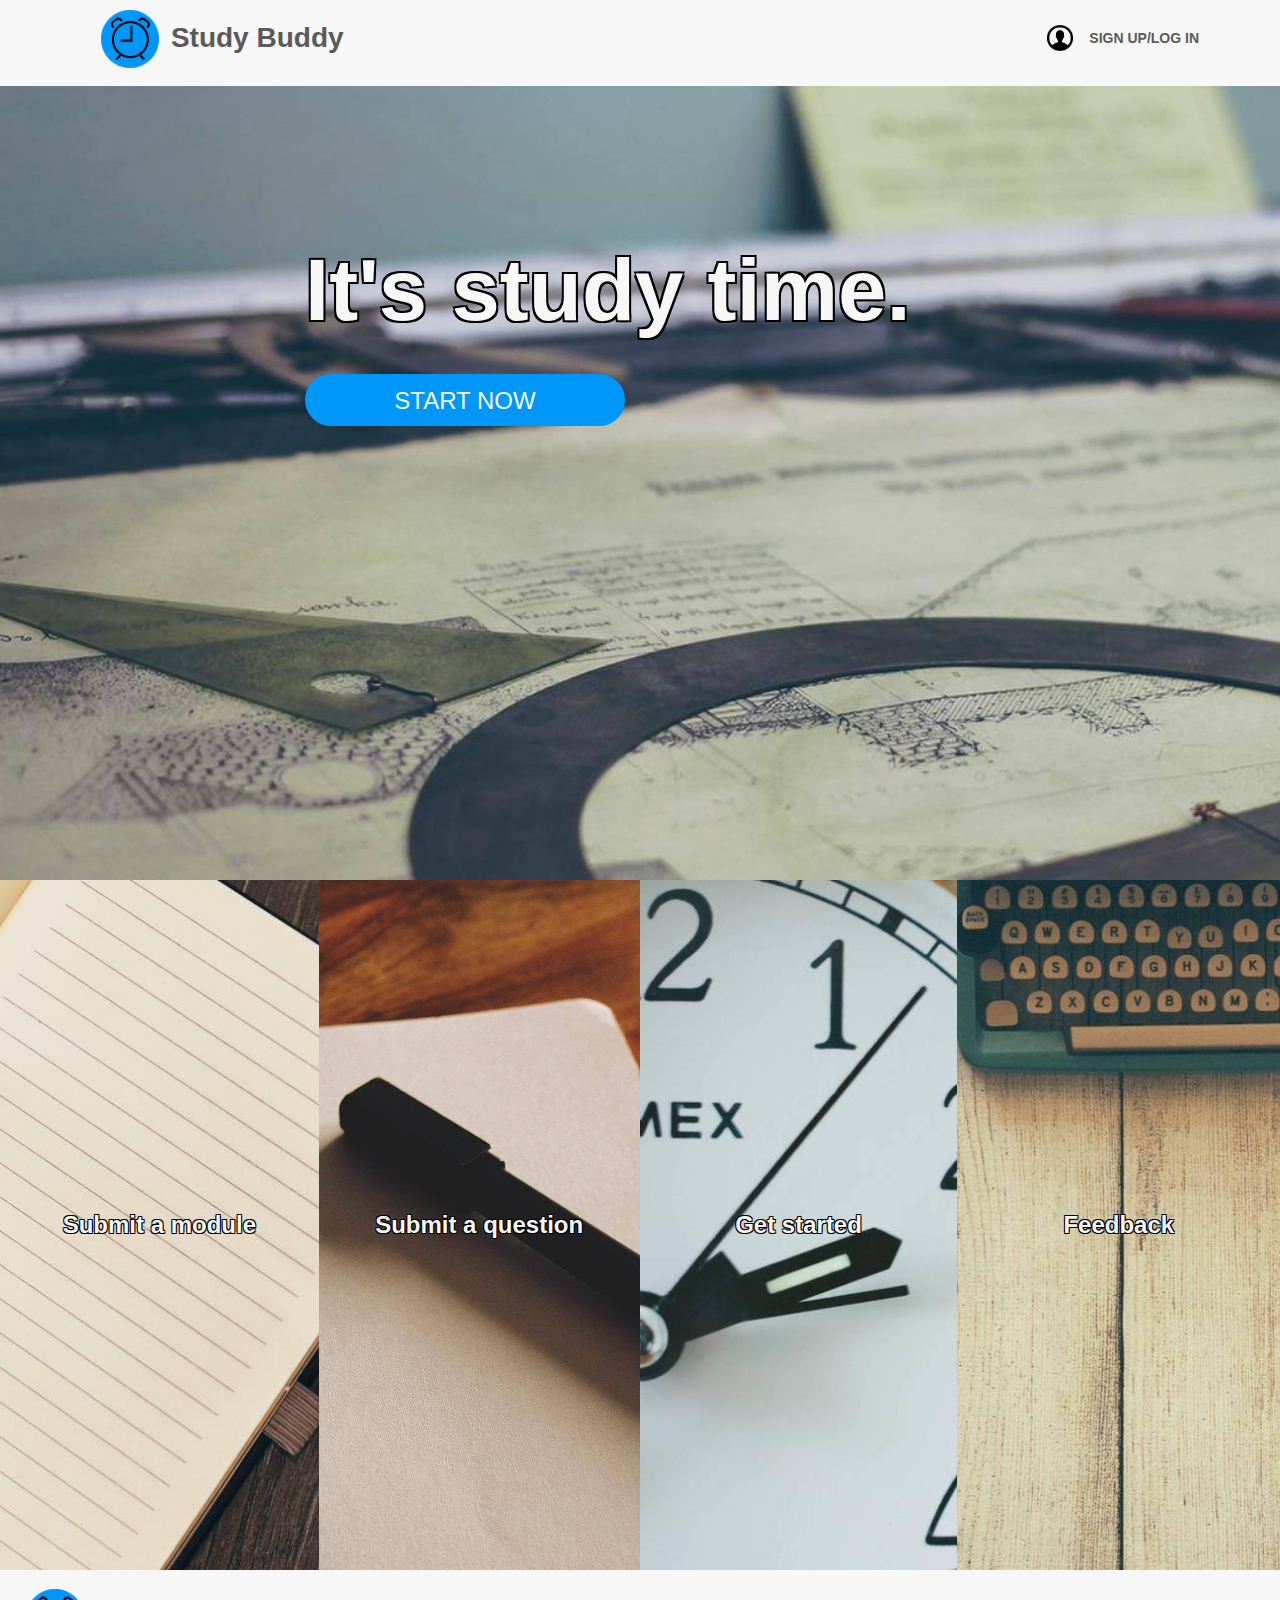
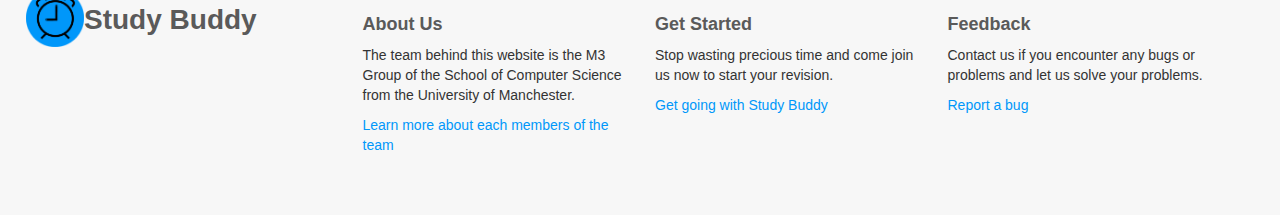
==== index.html @ 282927c9 "Start now link added" ====
<!DOCTYPE html>
<html>

  <head>
    <link rel="stylesheet" href="CSS/bootstrap.css">
    <link rel="stylesheet" href="CSS/HomePage.css"> 
    <title>Study Buddy</title>
  </head>

  <body>
    <div class="nav">
      <div class="container">
        <ul class="pull-left">
           <a href="index.html"><img src="Images/new_logo.png" alt="Study Buddy">
           <li id="webpagename">Study Buddy</li></a>
        </ul>
        <ul class="pull-right">
          <li><a href="#"><img src="Images/new_user.png" alt="User Profile"></a></li>
          <li id="signup"><a href="#">Sign Up/Log In</a></li>
        </ul>
      </div>
    </div>

    <div class="jumbotron">
      <div class="container">
        <h1>It's study time.</h1>
        <a href="./Pages/Timer.php">START NOW</a>
      </div>
    </div>
    
    <div class="body">
      <table>
        <tbody>
          <tr>
            <td id="module"><a href="./Pages/CreateModule.php">Submit a module</a></td>
            <td id="question"><a href="./Pages/SubmitQuestion.php">Submit a question</a></td>
            <td id="getstarted"><a href="#">Get started</a></td>

            <td id="bugreport"><a href="./Pages/Feedback.php">Feedback</a></td>

          </tr>
        </tbody>
      </table>
	</div>

    <div class="learn-more">
      <div class="container">
        <div class="row">
          <div class="col-md-3">
            <h2><img src="Images/new_logo.png" alt="Study Buddy"></img>Study Buddy</h2>
          </div>
          <div class="col-md-3">
            <h3>About Us</h3>
            <p>The team behind this website is the M3 Group of the School of Computer Science from the University of Manchester.</p>
            <p><a href="#">Learn more about each members of the team</a></p>
          </div>
          <div class="col-md-3">
            <h3>Get Started</h3>
            <p>Stop wasting precious time and come join us now to start your revision.</p>
            <p><a href="#">Get going with Study Buddy</a></p>
          </div>
          <div class="col-md-3">
            <h3>Feedback</h3>

            <p>Contact us if you encounter any bugs or problems and let us solve your problems.</p>
            <p><a href="./Pages/Feedback.php">Report a bug</a></p>

          </div>
        </div>
      </div>
    </div>
	
  </body>
</html>
---- CSS/HomePage.css ----
.nav div {
  background-color: #f7f7f7;
  top: -2px;
  width: 100%;
  position: fixed;
  z-index: 2;
}

.pull-left {
  margin-top: 12px;
}

#webpagename {
  color: #5a5a5a;
  font-size: 28px;
  font-weight: bold;
  margin-left: 8px;
}

#webpagename:hover {
  color: #0097fa;
}

.pull-left img {
  width: 58px;
  height: 58px;
  margin-top: -8px;
  margin-left: 80px;
}

.pull-right {
  margin-top: 22px;
}

.pull-right img {
  position: relative;
  margin-top: -3px;
  width: 26px;
  height: 26px;
}

.nav a {
  color: #5a5a5a;
  font-size: 14px;
  font-weight: bold;
  padding: 20px 6px;
  text-transform: uppercase;
}

#signup {
  margin-right: 60px;
}

.nav li {
  display: inline;
  text-transform: none;
}

.jumbotron {
  margin-top: 16px;
  background-image: url('../Images/engineer_draw_stuff.jpg');
  width: 100%;
  height: 856px;
  background-size: cover;
}

.jumbotron .container {
  position: relative;
  top: 146px;
  margin-left: 290px;
}

.jumbotron h1 {
  margin-top: 24px;
  color: #f7f7f7;
  font-size: 87px;  
  font-family: sans-serif;
  font-weight: bold;
  text-shadow:
    -2px -2px 0 #000,
    2px -2px 0 #000,
    -2px 2px 0 #000,
    2px 2px 0 #000;  
}


.jumbotron a {
  margin-top: 36px;
  display: block;
  background-color:  #0097fa;
  padding: 8px;
  width: 320px;
  height: 52px;
  border: 2px solid  #0097fa;
  border-radius: 26px;
  text-align: center;
  text-decoration: none;
  font-size: 24px;
  color: #f7f7f7;
}

.body table {
  border: collapse;
  width: 100%
}

.body td {
  height: 690px;
  width: 360px;
}

.body a {
  display: block;
  font-family: sans-serif;
  width: 100%;
  text-align: center;
  text-decoration: none;
  font-size: 24px;
  font-weight: bold;
  color: #f7f7f7;
  text-shadow:
    -1px -1px 0 #000,
    1px -1px 0 #000,
    -1px 1px 0 #000,
    1px 1px 0 #000; 
}

#module {
  background-image: url(../Images/module_background.jpg);
  background-size: cover;
}

#question {
  background-image: url(../Images/question_background.jpg);
  background-size: cover;
}

#getstarted {
  background-image: url(../Images/timer_background.jpg);
  background-size: cover;
}

#bugreport {
  background-image: url(../Images/forum_background.jpg);
  background-size: cover;
}

.learn-more {
  background-color: #f7f7f7;
}

.learn-more h2 {
  margin-top: 2px;
  font-family: sans-serif;
  color: #5a5a5a;
  font-size: 28px;
  font-weight: bold;
}

.learn-more img {
  margin-top: -8px;
  margin-left: -44px;
  position: relative;
  width: 58px;
  height: 58px;
}

.learn-more h3 {
  margin-top: 20px;
  font-family: sans-serif;
  color: #5a5a5a;
  font-size: 18px;
  font-weight: bold;
}

.learn-more a {
  color: #0097fa;
}
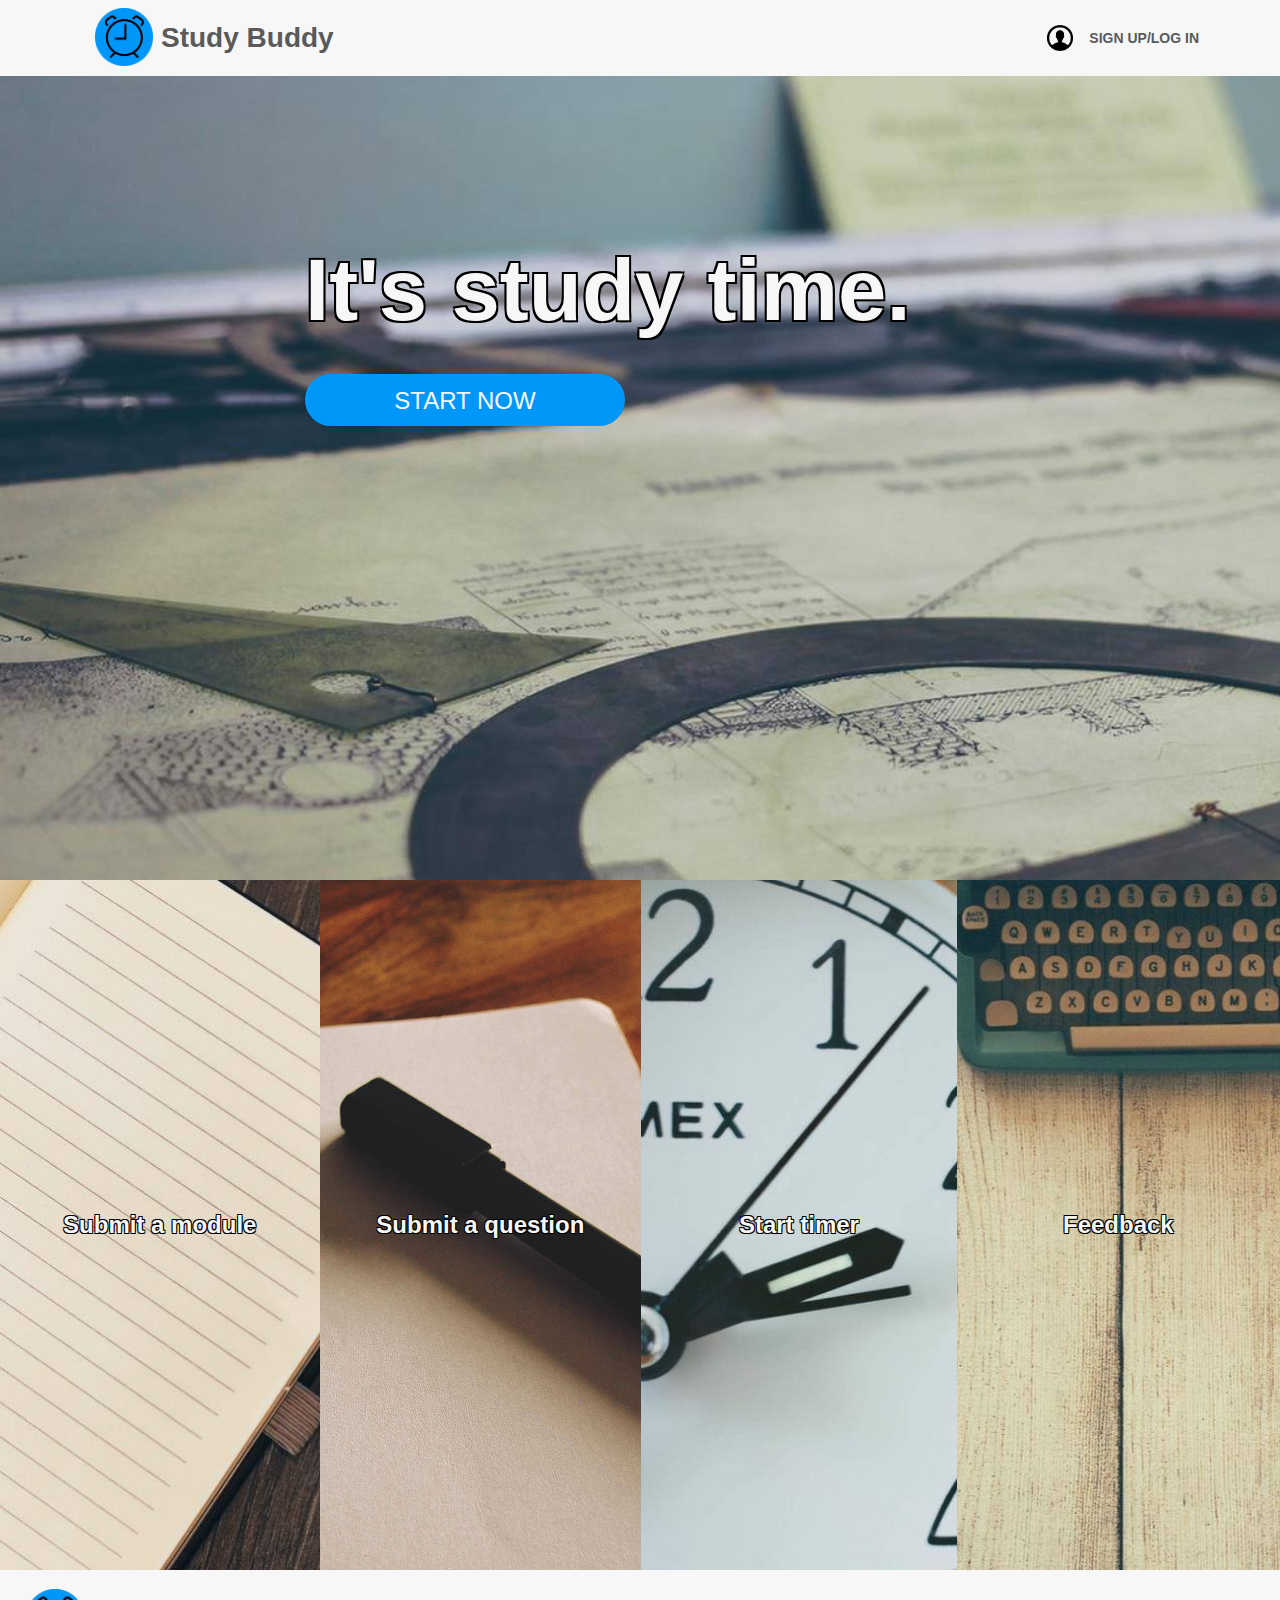
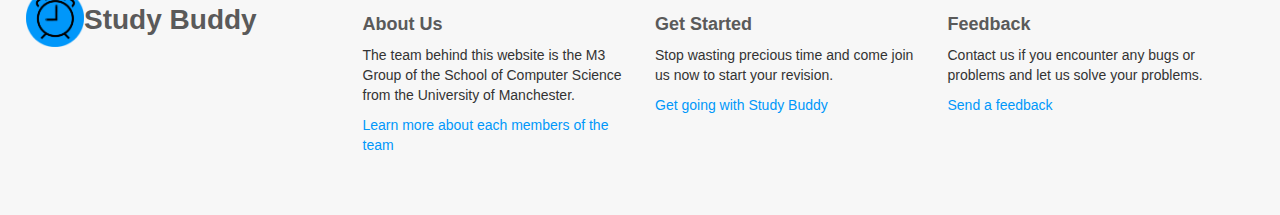
==== commit efc201c5: "Hover logo shows home button" ====
--- a/index.html
+++ b/index.html
@@ -11,7 +11,7 @@
     <div class="nav">
       <div class="container">
         <ul class="pull-left">
-           <a href="index.html"><img src="Images/new_logo.png" alt="Study Buddy">
+           <a href="index.html"><div id="logo"></div>
            <li id="webpagename">Study Buddy</li></a>
         </ul>
         <ul class="pull-right">
@@ -34,9 +34,9 @@
           <tr>
             <td id="module"><a href="./Pages/CreateModule.php">Submit a module</a></td>
             <td id="question"><a href="./Pages/SubmitQuestion.php">Submit a question</a></td>
-            <td id="getstarted"><a href="#">Get started</a></td>
+            <td id="getstarted"><a href="./Pages/Timer.php">Start timer</a></td>
 
-            <td id="bugreport"><a href="./Pages/Feedback.php">Feedback</a></td>
+            <td id="bugreport"><a href="./Pages/Feedback.html">Feedback</a></td>
 
           </tr>
         </tbody>
@@ -63,8 +63,7 @@
             <h3>Feedback</h3>
 
             <p>Contact us if you encounter any bugs or problems and let us solve your problems.</p>
-            <p><a href="./Pages/Feedback.php">Report a bug</a></p>
-
+            <p><a href="./Pages/Feedback.html">Send a feedback</a></p>
           </div>
         </div>
       </div>
--- a/CSS/HomePage.css
+++ b/CSS/HomePage.css
@@ -10,22 +10,34 @@
   margin-top: 12px;
 }
 
+.pull-left a:hover {
+  text-decoration: none;
+}
+
 #webpagename {
   color: #5a5a5a;
   font-size: 28px;
   font-weight: bold;
-  margin-left: 8px;
+  margin-left: 140px;
+  text-decoration: none;
 }
 
 #webpagename:hover {
   color: #0097fa;
 }
 
-.pull-left img {
+#logo {
+  background-image: url('../Images/new_logo.png');
+  background-size: 58px 58px;
   width: 58px;
   height: 58px;
-  margin-top: -8px;
+  margin-top: 10px;
   margin-left: 80px;
+  z-index: 3;
+}
+
+#logo:hover{
+  background-image: url('../Images/home_logo.png');
 }
 
 .pull-right {
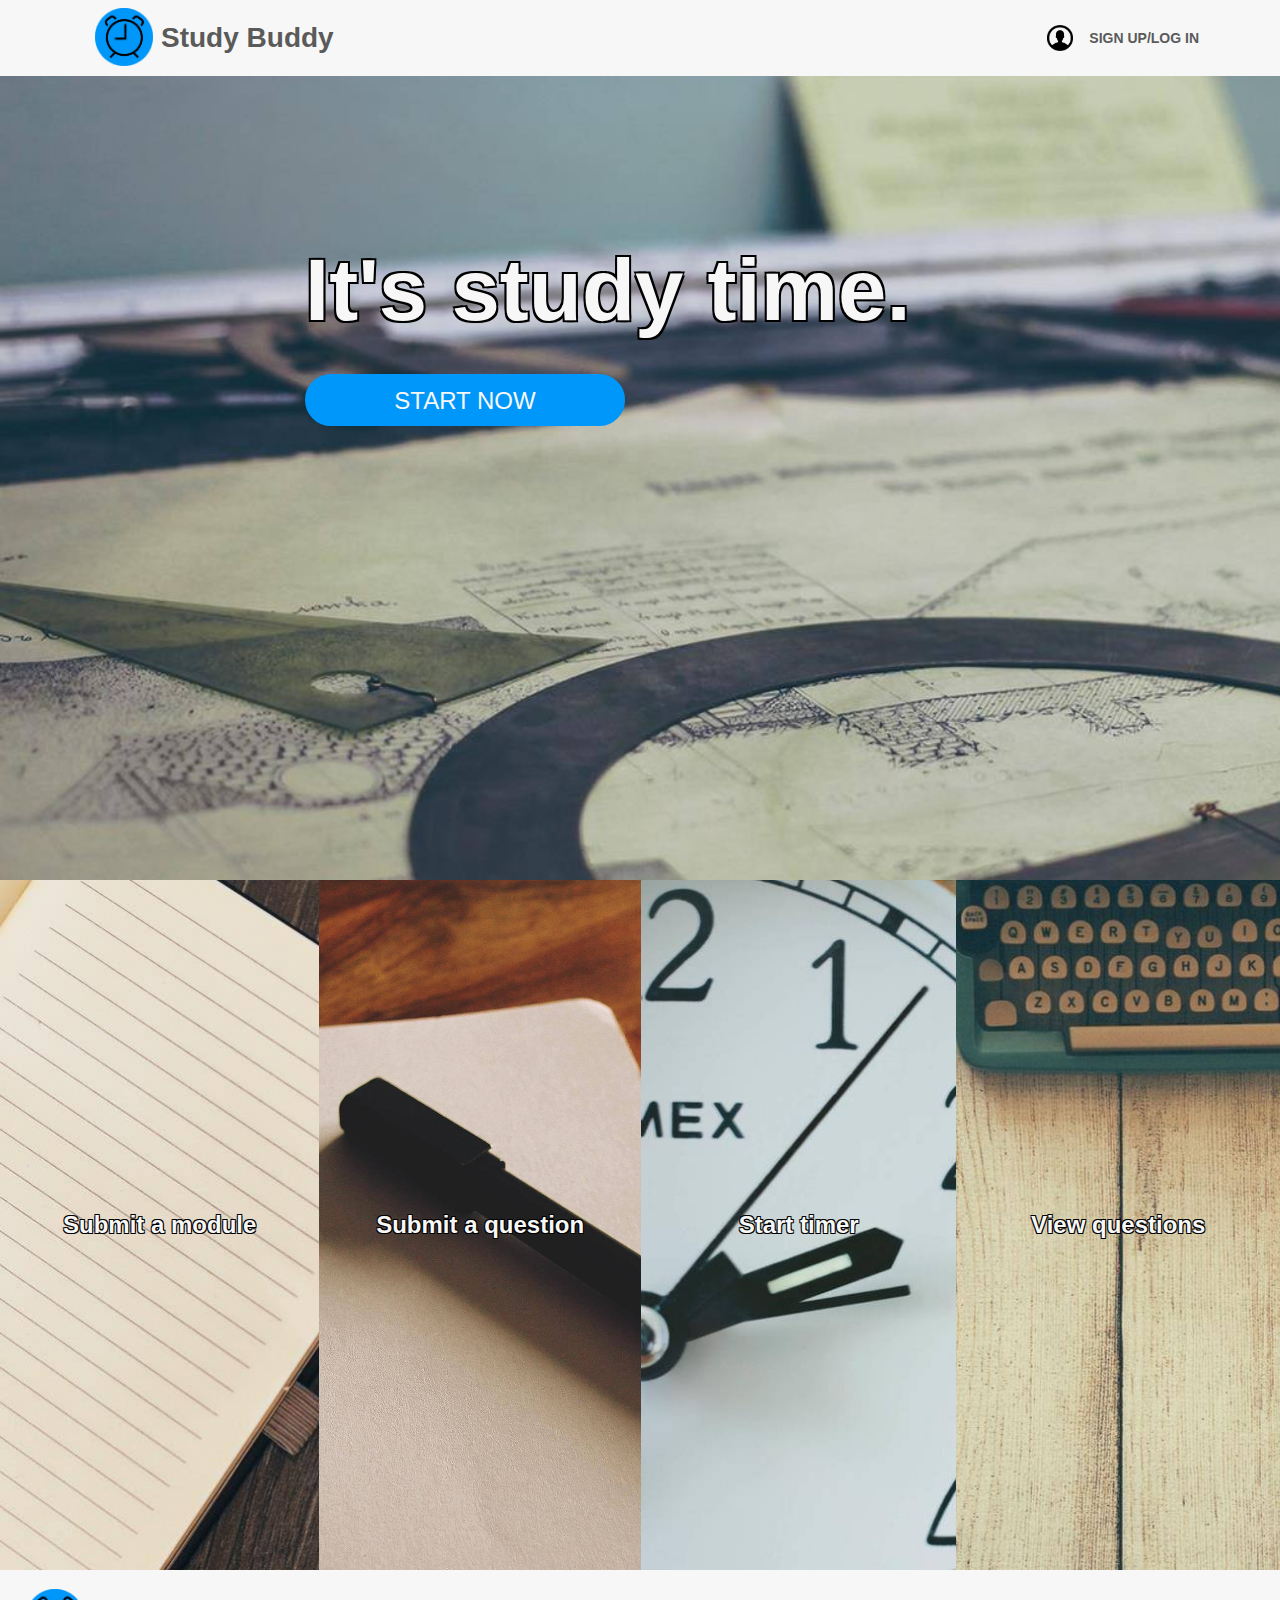
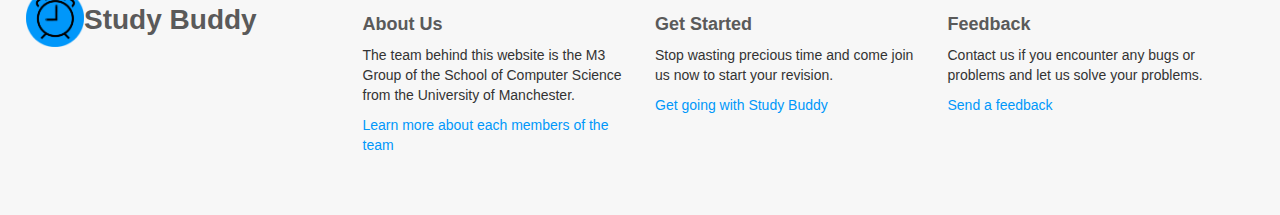
==== commit cf3518d1: "CSS update" ====
--- a/index.html
+++ b/index.html
@@ -36,7 +36,7 @@
             <td id="question"><a href="./Pages/SubmitQuestion.php">Submit a question</a></td>
             <td id="getstarted"><a href="./Pages/Timer.php">Start timer</a></td>
 
-            <td id="bugreport"><a href="./Pages/Feedback.html">Feedback</a></td>
+            <td id="bugreport"><a href="#">View questions</a></td>
 
           </tr>
         </tbody>
--- a/CSS/HomePage.css
+++ b/CSS/HomePage.css
@@ -124,8 +124,10 @@
 .body a {
   display: block;
   font-family: sans-serif;
+  height: 100%;
   width: 100%;
   text-align: center;
+  line-height: 690px;
   text-decoration: none;
   font-size: 24px;
   font-weight: bold;
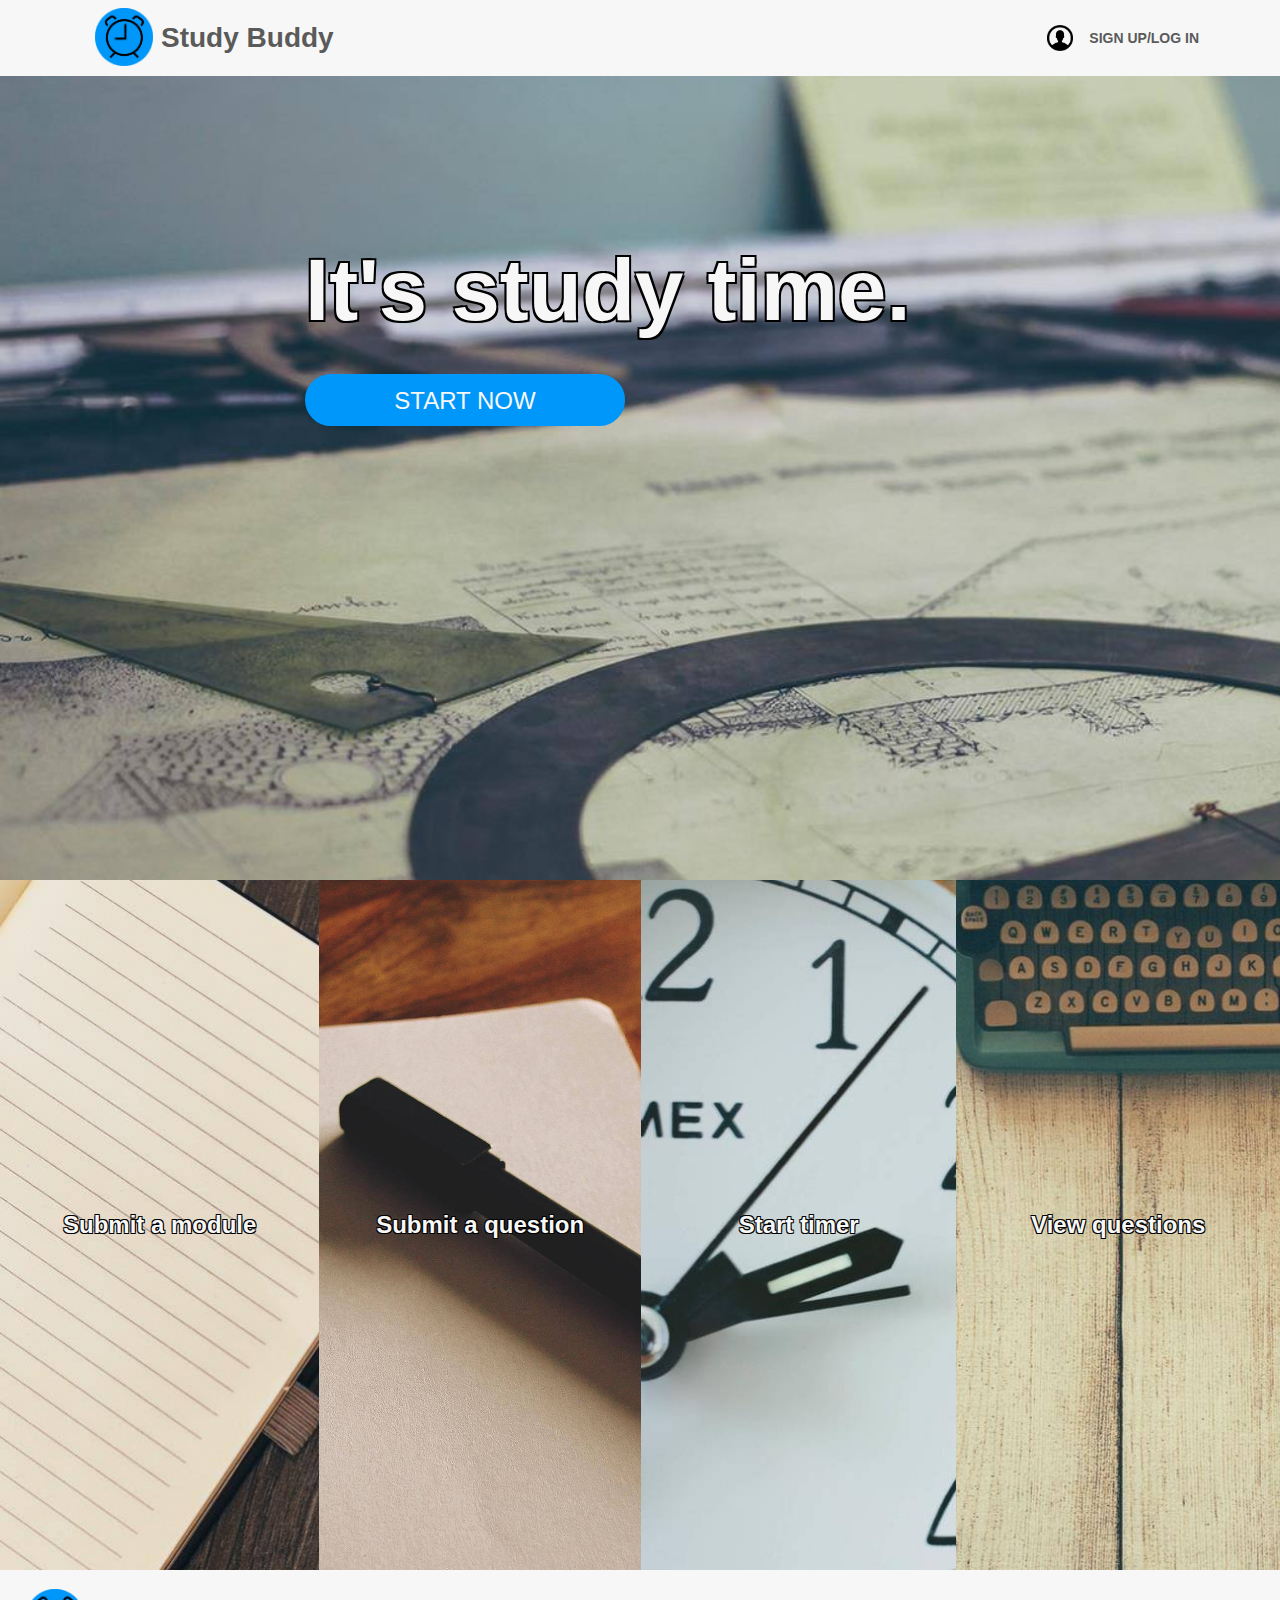
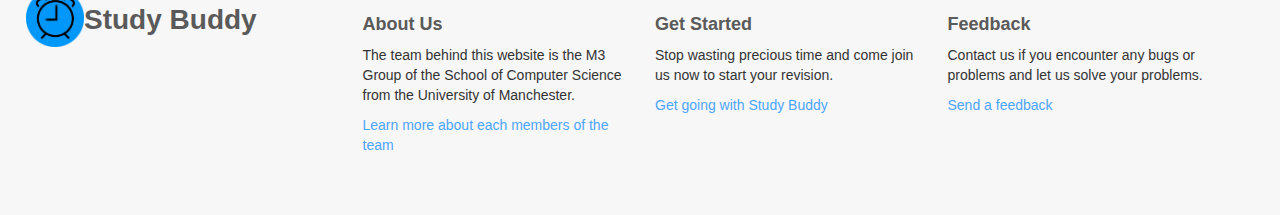
==== commit 6f6bb82c: "created javascript for headers and footers" ====
--- a/index.html
+++ b/index.html
@@ -3,7 +3,8 @@
 
   <head>
     <link rel="stylesheet" href="CSS/bootstrap.css">
-    <link rel="stylesheet" href="CSS/HomePage.css"> 
+    <link rel="stylesheet" href="CSS/HomePage.css">
+    <script src="Pages/jquery.js"></script>
     <title>Study Buddy</title>
   </head>
 
--- a/CSS/HomePage.css
+++ b/CSS/HomePage.css
@@ -188,5 +188,5 @@
 }
 
 .learn-more a {
-  color: #0097fa;
+  color: #4da5ff;
 }
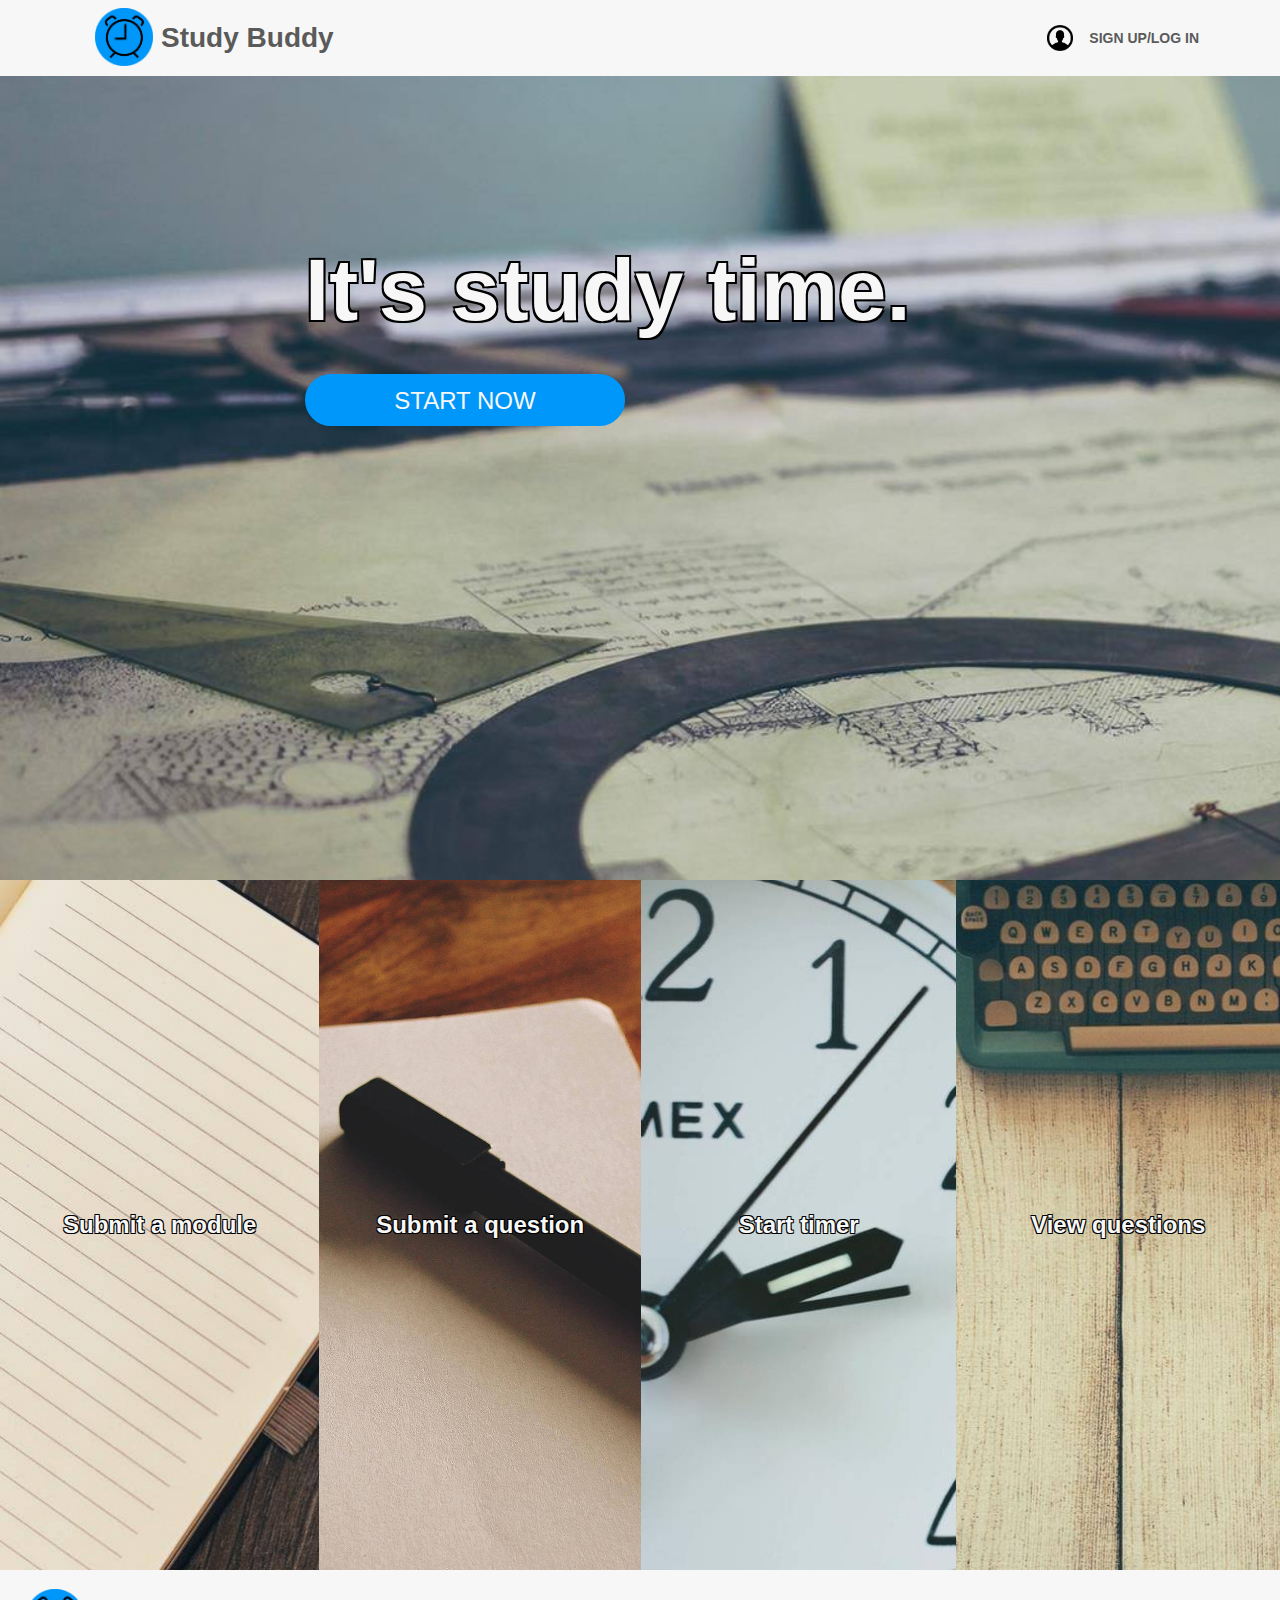
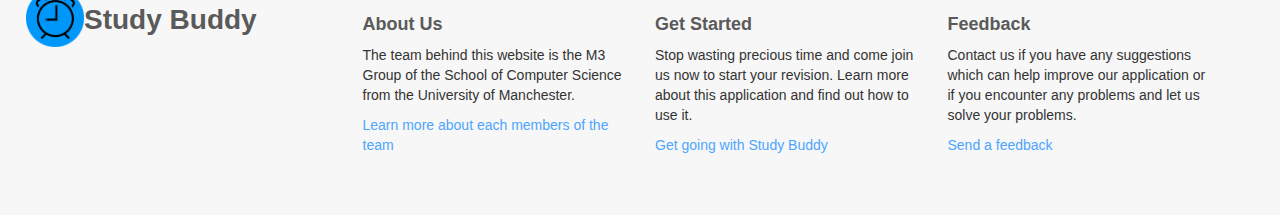
==== commit 3a701c0e: "updated GetStarted" ====
--- a/index.html
+++ b/index.html
@@ -37,7 +37,7 @@
             <td id="question"><a href="./Pages/SubmitQuestion.php">Submit a question</a></td>
             <td id="getstarted"><a href="./Pages/Timer.php">Start timer</a></td>
 
-            <td id="bugreport"><a href="#">View questions</a></td>
+            <td id="bugreport"><a href="./Pages/AllQuestions.php">View questions</a></td>
 
           </tr>
         </tbody>
@@ -53,17 +53,16 @@
           <div class="col-md-3">
             <h3>About Us</h3>
             <p>The team behind this website is the M3 Group of the School of Computer Science from the University of Manchester.</p>
-            <p><a href="#">Learn more about each members of the team</a></p>
+            <p><a href="./Pages/AboutUs.html">Learn more about each members of the team</a></p>
           </div>
           <div class="col-md-3">
             <h3>Get Started</h3>
-            <p>Stop wasting precious time and come join us now to start your revision.</p>
-            <p><a href="#">Get going with Study Buddy</a></p>
+            <p>Stop wasting precious time and come join us now to start your revision. Learn more about this application and find out how to use it.</p>
+            <p><a href="./Pages/GetStarted.html">Get going with Study Buddy</a></p>
           </div>
           <div class="col-md-3">
             <h3>Feedback</h3>
-
-            <p>Contact us if you encounter any bugs or problems and let us solve your problems.</p>
+            <p>Contact us if you have any suggestions which can help improve our application or if you encounter any problems and let us solve your problems.</p>
             <p><a href="./Pages/Feedback.html">Send a feedback</a></p>
           </div>
         </div>
